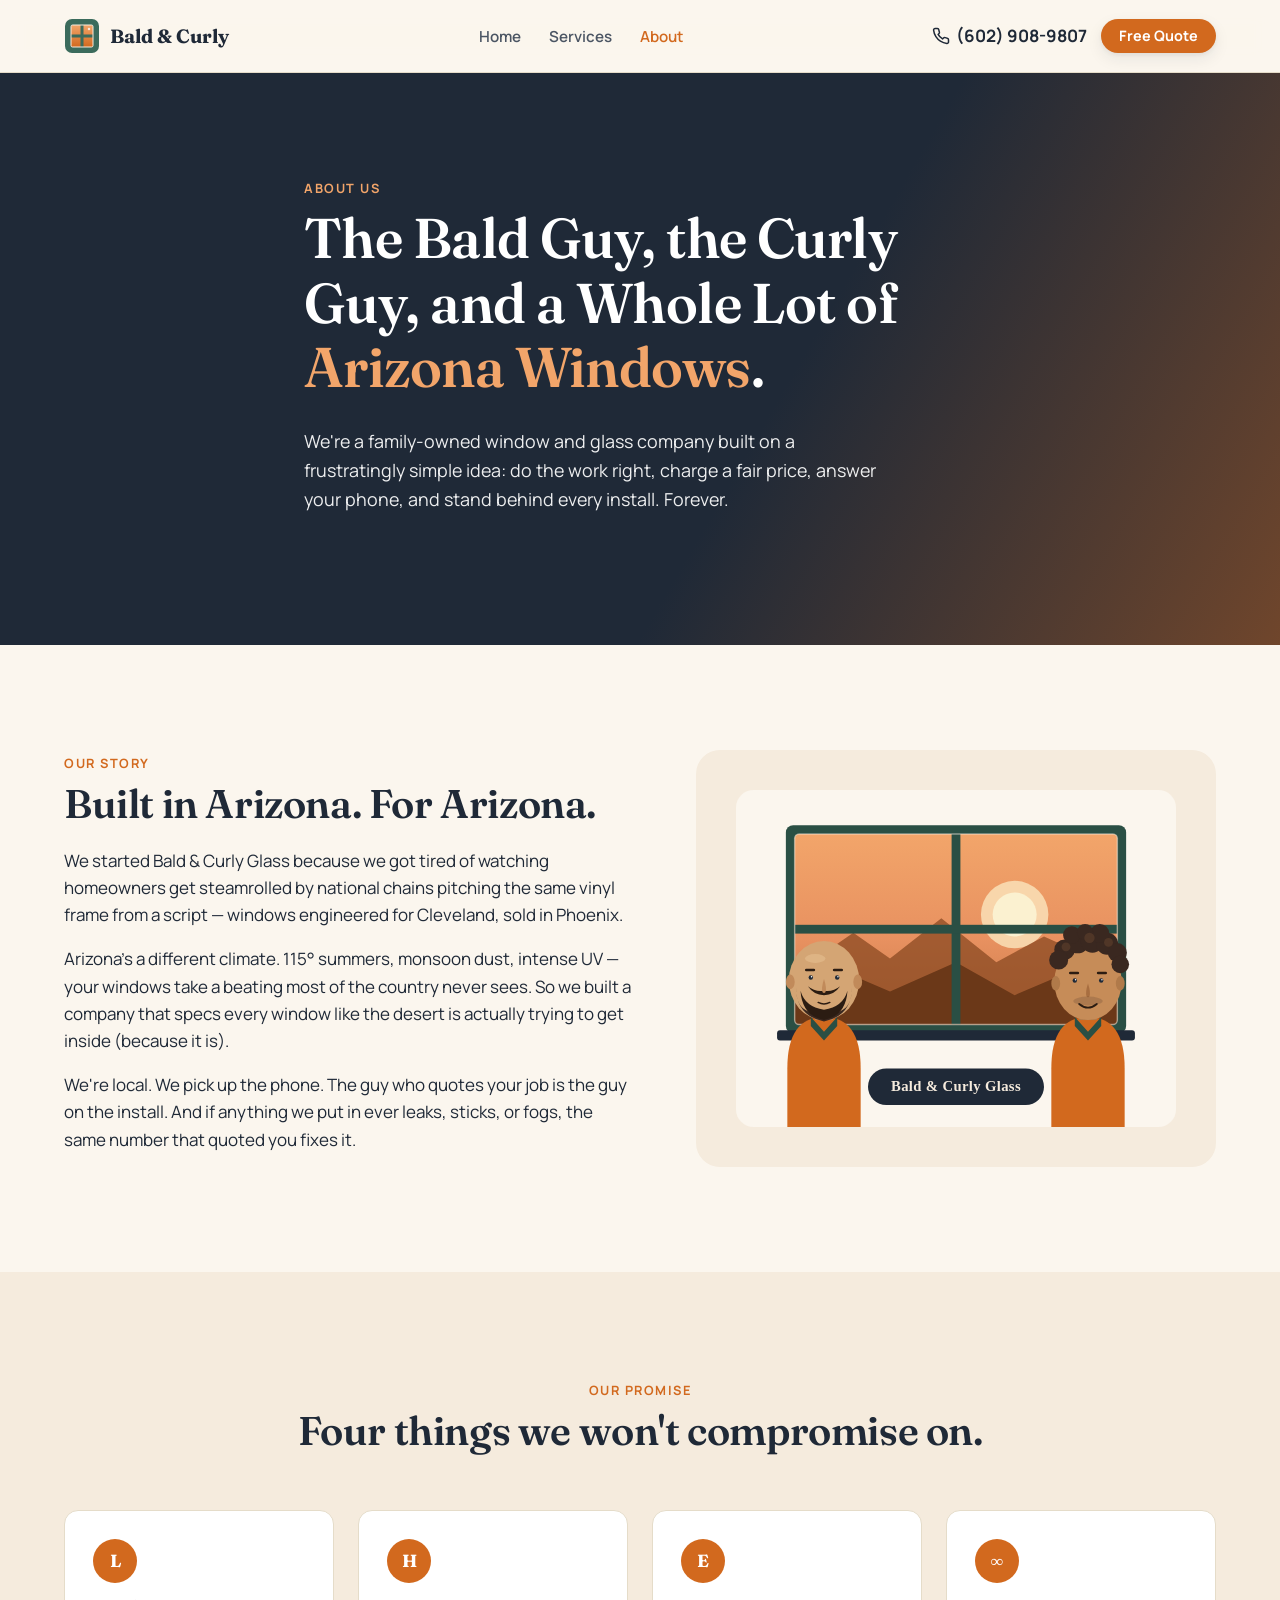
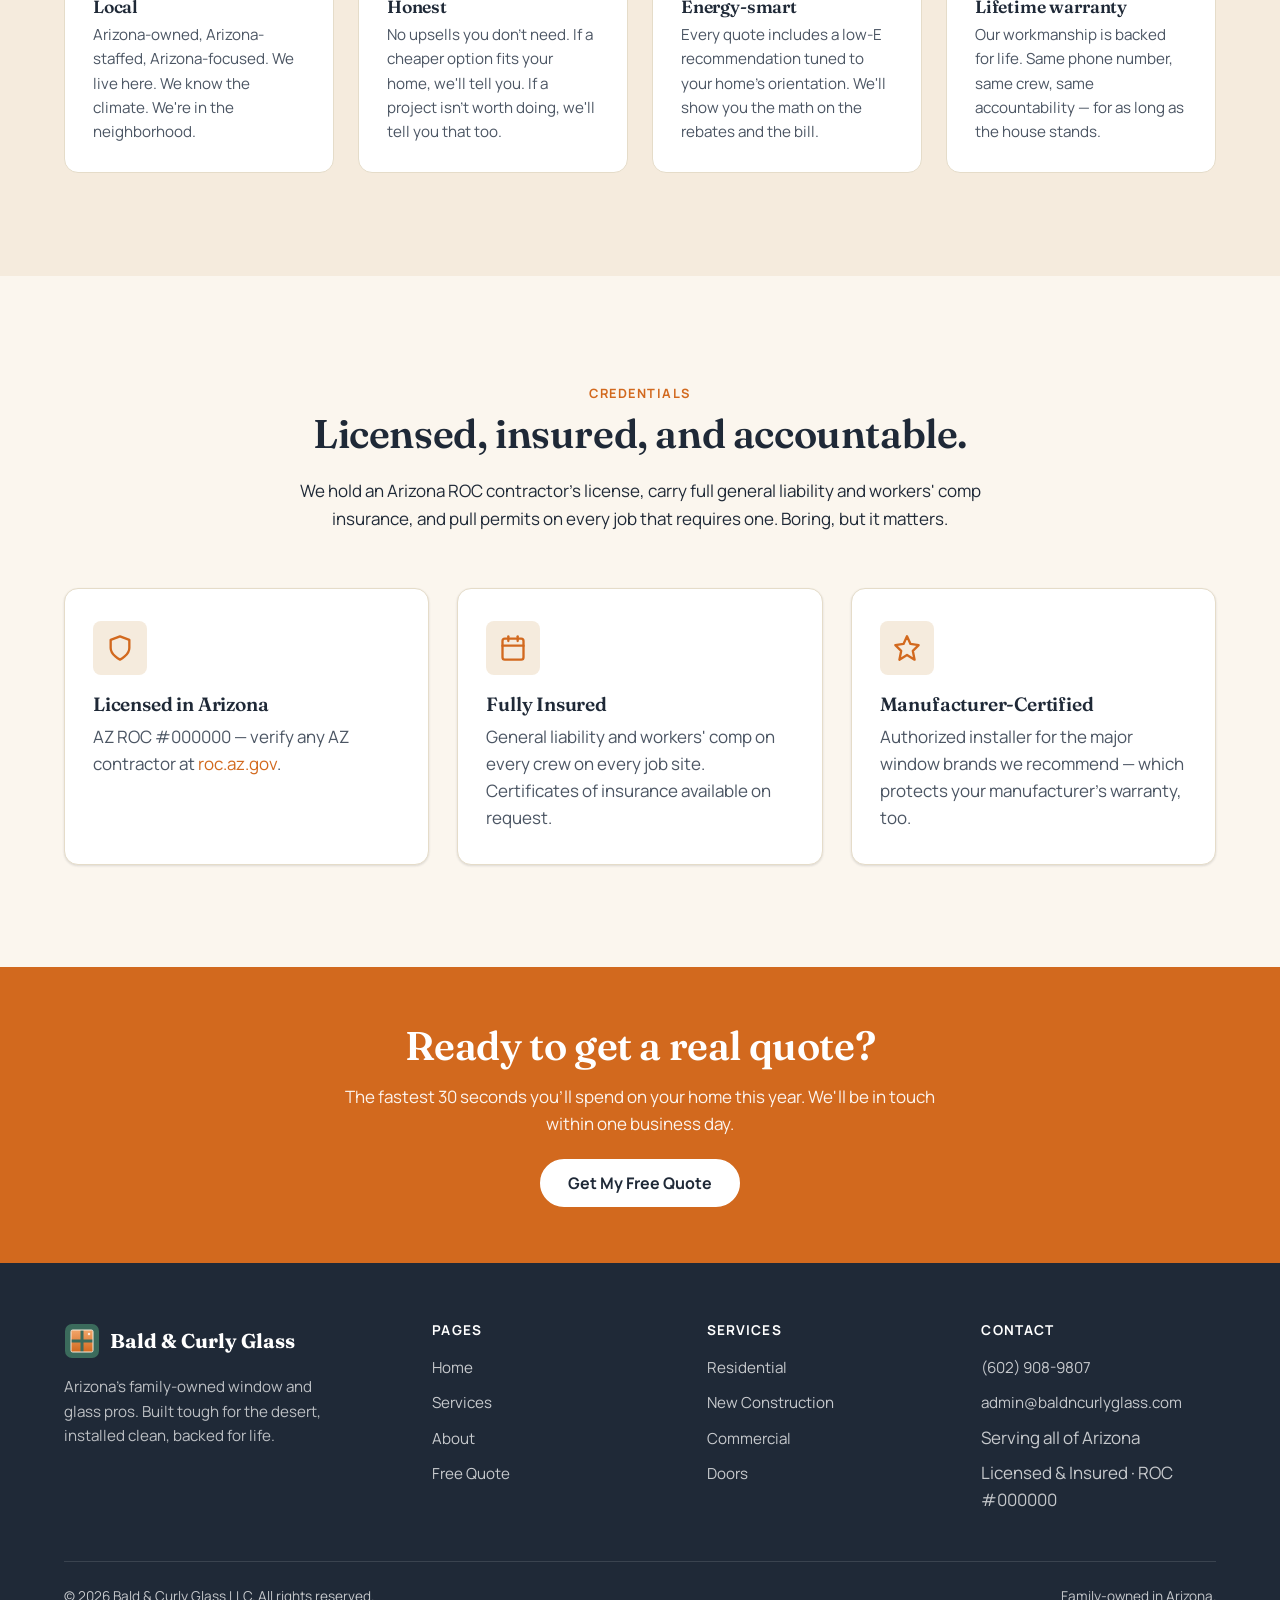
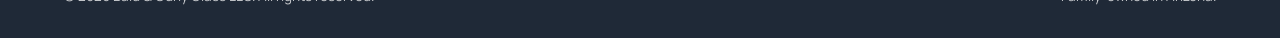
==== about.html @ e7faee84 "Initial commit: Bald & Curly Glass LLC marketing site Multi-page lead-gen site for an Arizona window" ====
<!doctype html>
<html lang="en">
<head>
  <meta charset="utf-8" />
  <meta name="viewport" content="width=device-width, initial-scale=1" />
  <title>About — Bald &amp; Curly Glass | Family-Owned Arizona Window Pros</title>
  <meta name="description" content="The story behind Bald &amp; Curly Glass — an Arizona family-owned window and glass company built on lifetime workmanship and zero high-pressure sales." />
  <link rel="icon" type="image/svg+xml" href="assets/logo/favicon.svg" />
  <link rel="preconnect" href="https://fonts.googleapis.com" />
  <link rel="preconnect" href="https://fonts.gstatic.com" crossorigin />
  <link href="https://fonts.googleapis.com/css2?family=Fraunces:opsz,wght@9..144,500;9..144,600;9..144,700&family=Manrope:wght@400;500;600;700;800&display=swap" rel="stylesheet" />
  <link rel="stylesheet" href="assets/css/styles.css" />
</head>
<body>

<header class="nav">
  <div class="container nav__inner">
    <a href="index.html" class="nav__logo" aria-label="Bald and Curly Glass home">
      <img src="assets/logo/logo.svg" alt="" width="36" height="36" />
      <span>Bald &amp; Curly</span>
    </a>
    <nav>
      <ul class="nav__links">
        <li><a href="index.html">Home</a></li>
        <li><a href="services.html">Services</a></li>
        <li><a href="about.html" class="is-active">About</a></li>
      </ul>
    </nav>
    <div class="nav__cta">
      <a href="tel:+16029089807" class="nav__phone" aria-label="Call (602) 908-9807">
        <svg xmlns="http://www.w3.org/2000/svg" viewBox="0 0 24 24" width="18" height="18" fill="none" stroke="currentColor" stroke-width="2" stroke-linecap="round" stroke-linejoin="round"><path d="M22 16.92v3a2 2 0 0 1-2.18 2 19.79 19.79 0 0 1-8.63-3.07 19.5 19.5 0 0 1-6-6 19.79 19.79 0 0 1-3.07-8.67A2 2 0 0 1 4.11 2h3a2 2 0 0 1 2 1.72c.13.96.37 1.9.72 2.81a2 2 0 0 1-.45 2.11L8.09 9.91a16 16 0 0 0 6 6l1.27-1.27a2 2 0 0 1 2.11-.45c.91.35 1.85.59 2.81.72A2 2 0 0 1 22 16.92z"/></svg>
        (602) 908-9807
      </a>
      <a href="index.html#quote" class="btn btn--primary btn--small">Free Quote</a>
    </div>
    <button class="nav__toggle" aria-label="Open menu" aria-expanded="false"><span></span></button>
  </div>
</header>

<!-- SHORT HERO -->
<section class="hero hero--short">
  <div class="hero__bg" style="background-image:url('https://images.unsplash.com/photo-1416331108676-a22ccb276e35?w=1800&q=80&auto=format&fit=crop');"></div>
  <div class="hero__overlay"></div>
  <div class="container hero__inner">
    <span class="eyebrow" style="color:var(--color-orange-soft);">About us</span>
    <h1>The Bald Guy, the Curly Guy, and a Whole Lot of <em>Arizona Windows</em>.</h1>
    <p class="lead">We're a family-owned window and glass company built on a frustratingly simple idea: do the work right, charge a fair price, answer your phone, and stand behind every install. Forever.</p>
  </div>
</section>

<!-- STORY -->
<section class="section">
  <div class="container">
    <div class="about-grid">
      <div>
        <span class="eyebrow">Our story</span>
        <h2>Built in Arizona. For Arizona.</h2>
        <p>We started Bald &amp; Curly Glass because we got tired of watching homeowners get steamrolled by national chains pitching the same vinyl frame from a script — windows engineered for Cleveland, sold in Phoenix.</p>
        <p>Arizona's a different climate. 115° summers, monsoon dust, intense UV — your windows take a beating most of the country never sees. So we built a company that specs every window like the desert is actually trying to get inside (because it is).</p>
        <p>We're local. We pick up the phone. The guy who quotes your job is the guy on the install. And if anything we put in ever leaks, sticks, or fogs, the same number that quoted you fixes it.</p>
      </div>
      <div class="about-mascot">
        <img src="assets/logo/mascot-full.svg" alt="Illustration of the bald guy and the curly guy, the founders of Bald and Curly Glass, standing in front of a desert window" />
      </div>
    </div>
  </div>
</section>

<!-- VALUES -->
<section class="section section--cream">
  <div class="container">
    <div class="section-head">
      <span class="eyebrow">Our promise</span>
      <h2>Four things we won't compromise on.</h2>
    </div>
    <div class="values">
      <div class="value">
        <div class="value__icon">L</div>
        <h3>Local</h3>
        <p>Arizona-owned, Arizona-staffed, Arizona-focused. We live here. We know the climate. We're in the neighborhood.</p>
      </div>
      <div class="value">
        <div class="value__icon">H</div>
        <h3>Honest</h3>
        <p>No upsells you don't need. If a cheaper option fits your home, we'll tell you. If a project isn't worth doing, we'll tell you that too.</p>
      </div>
      <div class="value">
        <div class="value__icon">E</div>
        <h3>Energy-smart</h3>
        <p>Every quote includes a low-E recommendation tuned to your home's orientation. We'll show you the math on the rebates and the bill.</p>
      </div>
      <div class="value">
        <div class="value__icon">∞</div>
        <h3>Lifetime warranty</h3>
        <p>Our workmanship is backed for life. Same phone number, same crew, same accountability — for as long as the house stands.</p>
      </div>
    </div>
  </div>
</section>

<!-- CREDENTIALS -->
<section class="section">
  <div class="container">
    <div class="section-head">
      <span class="eyebrow">Credentials</span>
      <h2>Licensed, insured, and accountable.</h2>
      <p>We hold an Arizona ROC contractor's license, carry full general liability and workers' comp insurance, and pull permits on every job that requires one. Boring, but it matters.</p>
    </div>
    <div class="benefits">
      <div class="benefit">
        <div class="benefit__icon">
          <svg viewBox="0 0 24 24" fill="none" stroke="currentColor" stroke-width="2" stroke-linecap="round" stroke-linejoin="round"><path d="M12 22s8-4 8-10V5l-8-3-8 3v7c0 6 8 10 8 10z"/></svg>
        </div>
        <h3>Licensed in Arizona</h3>
        <p>AZ ROC #<span aria-label="placeholder for license number">000000</span> — verify any AZ contractor at <a href="https://roc.az.gov" target="_blank" rel="noopener" style="color:var(--color-orange);">roc.az.gov</a>.</p>
      </div>
      <div class="benefit">
        <div class="benefit__icon">
          <svg viewBox="0 0 24 24" fill="none" stroke="currentColor" stroke-width="2" stroke-linecap="round" stroke-linejoin="round"><rect x="3" y="4" width="18" height="18" rx="2"/><line x1="16" y1="2" x2="16" y2="6"/><line x1="8" y1="2" x2="8" y2="6"/><line x1="3" y1="10" x2="21" y2="10"/></svg>
        </div>
        <h3>Fully Insured</h3>
        <p>General liability and workers' comp on every crew on every job site. Certificates of insurance available on request.</p>
      </div>
      <div class="benefit">
        <div class="benefit__icon">
          <svg viewBox="0 0 24 24" fill="none" stroke="currentColor" stroke-width="2" stroke-linecap="round" stroke-linejoin="round"><polygon points="12 2 15 8.5 22 9.5 17 14.5 18.5 22 12 18 5.5 22 7 14.5 2 9.5 9 8.5 12 2"/></svg>
        </div>
        <h3>Manufacturer-Certified</h3>
        <p>Authorized installer for the major window brands we recommend — which protects your manufacturer's warranty, too.</p>
      </div>
    </div>
  </div>
</section>

<!-- CTA BANNER -->
<section class="cta-banner">
  <div class="container">
    <h2>Ready to get a real quote?</h2>
    <p>The fastest 30 seconds you'll spend on your home this year. We'll be in touch within one business day.</p>
    <a href="index.html#quote" class="btn btn--secondary">Get My Free Quote</a>
  </div>
</section>

<!-- FOOTER -->
<footer class="footer">
  <div class="container">
    <div class="footer__grid">
      <div class="footer__brand">
        <div class="footer__logo">
          <img src="assets/logo/logo.svg" alt="" width="36" height="36" />
          <span>Bald &amp; Curly Glass</span>
        </div>
        <p>Arizona's family-owned window and glass pros. Built tough for the desert, installed clean, backed for life.</p>
      </div>
      <div>
        <h4>Pages</h4>
        <ul>
          <li><a href="index.html">Home</a></li>
          <li><a href="services.html">Services</a></li>
          <li><a href="about.html">About</a></li>
          <li><a href="index.html#quote">Free Quote</a></li>
        </ul>
      </div>
      <div>
        <h4>Services</h4>
        <ul>
          <li><a href="services.html#residential">Residential</a></li>
          <li><a href="services.html#new-construction">New Construction</a></li>
          <li><a href="services.html#commercial">Commercial</a></li>
          <li><a href="services.html#doors">Doors</a></li>
        </ul>
      </div>
      <div>
        <h4>Contact</h4>
        <ul>
          <li><a href="tel:+16029089807">(602) 908-9807</a></li>
          <li><a href="mailto:admin@baldncurlyglass.com">admin@baldncurlyglass.com</a></li>
          <li>Serving all of Arizona</li>
          <li>Licensed &amp; Insured · ROC #<span aria-label="placeholder for license number">000000</span></li>
        </ul>
      </div>
    </div>
    <div class="footer__legal">
      <span>© <span data-year>2026</span> Bald &amp; Curly Glass LLC. All rights reserved.</span>
      <span>Family-owned in Arizona.</span>
    </div>
  </div>
</footer>

<script src="assets/js/main.js"></script>
</body>
</html>
---- assets/css/styles.css ----
/* ============================================================
   Bald & Curly Glass — design system
   ============================================================ */
:root {
  --color-orange: #D2691E;
  --color-orange-dark: #B0531A;
  --color-orange-soft: #F2A56A;
  --color-green: #3B6B5C;
  --color-green-dark: #2A4F44;
  --color-cream: #F5EBDD;
  --color-cream-soft: #FBF6EE;
  --color-charcoal: #1F2937;
  --color-charcoal-soft: #4B5563;
  --color-white: #FFFFFF;
  --color-border: #E5DCC9;

  --font-sans: "Manrope", system-ui, -apple-system, BlinkMacSystemFont, "Segoe UI", Roboto, sans-serif;
  --font-serif: "Fraunces", Georgia, "Times New Roman", serif;

  --radius-sm: 8px;
  --radius-md: 14px;
  --radius-lg: 24px;
  --radius-pill: 999px;

  --shadow-sm: 0 1px 3px rgba(31, 41, 55, 0.06), 0 1px 2px rgba(31, 41, 55, 0.08);
  --shadow-md: 0 6px 16px rgba(31, 41, 55, 0.08), 0 2px 4px rgba(31, 41, 55, 0.06);
  --shadow-lg: 0 20px 40px rgba(31, 41, 55, 0.12), 0 4px 12px rgba(31, 41, 55, 0.08);

  --max-w: 1200px;
  --gutter: 24px;
}

/* ----- reset ----- */
*, *::before, *::after { box-sizing: border-box; }
html { -webkit-text-size-adjust: 100%; scroll-behavior: smooth; }
body {
  margin: 0;
  font-family: var(--font-sans);
  font-size: 17px;
  line-height: 1.6;
  color: var(--color-charcoal);
  background: var(--color-cream-soft);
  -webkit-font-smoothing: antialiased;
}
img, svg { max-width: 100%; display: block; }
a { color: inherit; text-decoration: none; }
button { font: inherit; cursor: pointer; border: 0; background: none; color: inherit; }
h1, h2, h3, h4 {
  font-family: var(--font-serif);
  font-weight: 600;
  line-height: 1.15;
  letter-spacing: -0.01em;
  margin: 0 0 0.5em;
  color: var(--color-charcoal);
}
h1 { font-size: clamp(2.25rem, 4.5vw, 3.5rem); }
h2 { font-size: clamp(1.85rem, 3.2vw, 2.5rem); }
h3 { font-size: clamp(1.25rem, 1.8vw, 1.4rem); }
p { margin: 0 0 1em; }
.eyebrow {
  display: inline-block;
  font-family: var(--font-sans);
  font-weight: 700;
  font-size: 0.8rem;
  letter-spacing: 0.12em;
  text-transform: uppercase;
  color: var(--color-orange);
  margin-bottom: 0.6em;
}

/* ----- layout helpers ----- */
.container {
  width: 100%;
  max-width: var(--max-w);
  margin: 0 auto;
  padding: 0 var(--gutter);
}
.section { padding: clamp(60px, 8vw, 110px) 0; }
.section--dark { background: var(--color-charcoal); color: var(--color-white); }
.section--dark h1, .section--dark h2, .section--dark h3 { color: var(--color-white); }
.section--dark .eyebrow { color: var(--color-orange-soft); }
.section--cream { background: var(--color-cream); }
.center { text-align: center; }
.section-head { max-width: 720px; margin: 0 auto 56px; text-align: center; }

/* ----- buttons ----- */
.btn {
  display: inline-flex;
  align-items: center;
  justify-content: center;
  gap: 8px;
  padding: 14px 26px;
  border-radius: var(--radius-pill);
  font-weight: 700;
  font-size: 1rem;
  line-height: 1;
  transition: transform .15s ease, box-shadow .15s ease, background .2s ease, color .2s ease;
  white-space: nowrap;
  cursor: pointer;
}
.btn:active { transform: translateY(1px); }
.btn--primary {
  background: var(--color-orange);
  color: var(--color-white);
  box-shadow: var(--shadow-md);
}
.btn--primary:hover { background: var(--color-orange-dark); box-shadow: var(--shadow-lg); }
.btn--secondary {
  background: var(--color-white);
  color: var(--color-charcoal);
  border: 2px solid var(--color-charcoal);
}
.btn--secondary:hover { background: var(--color-charcoal); color: var(--color-white); }
.btn--ghost {
  background: transparent;
  color: var(--color-white);
  border: 2px solid rgba(255,255,255,0.4);
}
.btn--ghost:hover { background: var(--color-white); color: var(--color-charcoal); border-color: var(--color-white); }
.btn--small { padding: 10px 18px; font-size: 0.9rem; }
.btn--block { width: 100%; }

/* ----- nav ----- */
.nav {
  position: sticky;
  top: 0;
  z-index: 50;
  background: rgba(251, 246, 238, 0.92);
  backdrop-filter: saturate(180%) blur(12px);
  -webkit-backdrop-filter: saturate(180%) blur(12px);
  border-bottom: 1px solid var(--color-border);
}
.nav__inner {
  display: flex;
  align-items: center;
  justify-content: space-between;
  height: 72px;
  gap: 16px;
}
.nav__logo {
  display: flex;
  align-items: center;
  gap: 10px;
  font-family: var(--font-serif);
  font-weight: 700;
  font-size: 1.2rem;
  color: var(--color-charcoal);
}
.nav__logo svg { width: 36px; height: 36px; }
.nav__links {
  display: flex;
  align-items: center;
  gap: 28px;
  list-style: none;
  margin: 0;
  padding: 0;
}
.nav__links a {
  font-weight: 600;
  font-size: 0.95rem;
  color: var(--color-charcoal-soft);
  transition: color .15s ease;
}
.nav__links a:hover, .nav__links a.is-active { color: var(--color-orange); }
.nav__cta { display: flex; align-items: center; gap: 14px; }
.nav__phone {
  font-weight: 700;
  color: var(--color-charcoal);
  display: inline-flex;
  align-items: center;
  gap: 6px;
}
.nav__phone:hover { color: var(--color-orange); }
.nav__toggle {
  display: none;
  width: 44px;
  height: 44px;
  align-items: center;
  justify-content: center;
  border-radius: var(--radius-sm);
}
.nav__toggle span {
  display: block;
  width: 22px;
  height: 2px;
  background: var(--color-charcoal);
  position: relative;
}
.nav__toggle span::before,
.nav__toggle span::after {
  content: "";
  position: absolute;
  left: 0;
  width: 22px;
  height: 2px;
  background: var(--color-charcoal);
}
.nav__toggle span::before { top: -7px; }
.nav__toggle span::after { top: 7px; }

@media (max-width: 880px) {
  .nav__links, .nav__phone { display: none; }
  .nav__toggle { display: inline-flex; }
  .nav.is-open .nav__links {
    display: flex;
    position: absolute;
    inset: 72px 0 auto 0;
    flex-direction: column;
    gap: 0;
    padding: 12px var(--gutter) 20px;
    background: var(--color-cream-soft);
    border-bottom: 1px solid var(--color-border);
  }
  .nav.is-open .nav__links a {
    display: block;
    padding: 14px 0;
    border-bottom: 1px solid var(--color-border);
    font-size: 1.05rem;
  }
  .nav.is-open .nav__phone {
    display: inline-flex;
    position: absolute;
    inset: auto 0 auto 0;
    margin-top: -1px;
  }
}

/* ----- hero ----- */
.hero {
  position: relative;
  overflow: hidden;
  color: var(--color-white);
  background: var(--color-charcoal);
  padding: clamp(80px, 12vw, 140px) 0 clamp(80px, 12vw, 140px);
  isolation: isolate;
}
.hero__bg {
  position: absolute;
  inset: 0;
  z-index: -2;
  background-size: cover;
  background-position: center;
}
.hero__overlay {
  position: absolute;
  inset: 0;
  z-index: -1;
  background:
    linear-gradient(120deg, rgba(31,41,55,0.85) 0%, rgba(31,41,55,0.55) 60%, rgba(210,105,30,0.45) 100%);
}
.hero__inner { max-width: 720px; }
.hero h1 { color: var(--color-white); }
.hero h1 em {
  font-style: normal;
  color: var(--color-orange-soft);
  font-family: var(--font-serif);
}
.hero p.lead {
  font-size: clamp(1.05rem, 1.4vw, 1.2rem);
  color: rgba(255,255,255,0.92);
  max-width: 580px;
  margin-bottom: 32px;
}
.hero__ctas { display: flex; flex-wrap: wrap; gap: 14px; margin-bottom: 32px; }
.hero__trust {
  display: flex;
  flex-wrap: wrap;
  gap: 20px 28px;
  font-size: 0.9rem;
  color: rgba(255,255,255,0.85);
}
.hero__trust span { display: inline-flex; align-items: center; gap: 8px; }
.hero__trust svg { width: 18px; height: 18px; flex-shrink: 0; }

.hero--short {
  padding: clamp(60px, 9vw, 100px) 0;
}

/* ----- 3-up benefits ----- */
.benefits {
  display: grid;
  grid-template-columns: repeat(auto-fit, minmax(260px, 1fr));
  gap: 28px;
}
.benefit {
  background: var(--color-white);
  padding: 32px 28px;
  border-radius: var(--radius-md);
  border: 1px solid var(--color-border);
  box-shadow: var(--shadow-sm);
  transition: transform .2s ease, box-shadow .2s ease;
}
.benefit:hover { transform: translateY(-3px); box-shadow: var(--shadow-md); }
.benefit__icon {
  width: 54px; height: 54px;
  border-radius: var(--radius-sm);
  background: var(--color-cream);
  display: flex; align-items: center; justify-content: center;
  margin-bottom: 18px;
  color: var(--color-orange);
}
.benefit__icon svg { width: 28px; height: 28px; }
.benefit h3 { margin-bottom: 8px; font-size: 1.2rem; }
.benefit p { color: var(--color-charcoal-soft); margin-bottom: 0; }

/* ----- service cards ----- */
.services {
  display: grid;
  grid-template-columns: repeat(auto-fit, minmax(240px, 1fr));
  gap: 24px;
}
.service-card {
  position: relative;
  border-radius: var(--radius-md);
  overflow: hidden;
  background: var(--color-charcoal);
  min-height: 320px;
  display: flex;
  align-items: flex-end;
  color: var(--color-white);
  isolation: isolate;
  transition: transform .25s ease;
}
.service-card:hover { transform: translateY(-3px); }
.service-card::before {
  content: "";
  position: absolute; inset: 0;
  background-size: cover; background-position: center;
  z-index: -2;
  background-image: var(--bg);
  transition: transform .4s ease;
}
.service-card:hover::before { transform: scale(1.05); }
.service-card::after {
  content: "";
  position: absolute; inset: 0; z-index: -1;
  background: linear-gradient(180deg, rgba(0,0,0,0) 30%, rgba(0,0,0,0.85) 100%);
}
.service-card__body { padding: 24px; }
.service-card__body h3 { color: var(--color-white); margin-bottom: 6px; font-size: 1.25rem; }
.service-card__body p { color: rgba(255,255,255,0.85); font-size: 0.95rem; margin-bottom: 12px; }
.service-card__link {
  font-weight: 700;
  font-size: 0.9rem;
  color: var(--color-orange-soft);
  display: inline-flex;
  align-items: center;
  gap: 6px;
}

/* ----- energy / stats ----- */
.split {
  display: grid;
  grid-template-columns: 1.1fr 1fr;
  gap: 60px;
  align-items: center;
}
@media (max-width: 880px) { .split { grid-template-columns: 1fr; gap: 36px; } }
.stats {
  display: grid;
  grid-template-columns: 1fr 1fr;
  gap: 16px;
}
.stat {
  background: var(--color-white);
  padding: 24px;
  border-radius: var(--radius-md);
  border: 1px solid var(--color-border);
}
.stat__num {
  font-family: var(--font-serif);
  font-size: 2.25rem;
  font-weight: 700;
  color: var(--color-orange);
  line-height: 1;
  margin-bottom: 6px;
}
.stat__label { color: var(--color-charcoal-soft); font-size: 0.9rem; line-height: 1.4; }

/* ----- process ----- */
.process {
  display: grid;
  grid-template-columns: repeat(auto-fit, minmax(220px, 1fr));
  gap: 28px;
  counter-reset: step;
}
.step {
  position: relative;
  padding: 28px 24px 24px;
  background: var(--color-white);
  border-radius: var(--radius-md);
  border: 1px solid var(--color-border);
}
.step__num {
  font-family: var(--font-serif);
  font-size: 2.4rem;
  font-weight: 700;
  color: var(--color-orange-soft);
  line-height: 1;
  margin-bottom: 8px;
}
.step h3 { margin-bottom: 6px; font-size: 1.15rem; }
.step p { color: var(--color-charcoal-soft); font-size: 0.95rem; margin: 0; }

/* ----- testimonials ----- */
.testimonials {
  display: grid;
  grid-template-columns: repeat(auto-fit, minmax(280px, 1fr));
  gap: 24px;
}
.testimonial {
  background: var(--color-white);
  border-radius: var(--radius-md);
  border: 1px solid var(--color-border);
  padding: 28px;
  box-shadow: var(--shadow-sm);
}
.testimonial__stars { color: var(--color-orange); margin-bottom: 10px; font-size: 1.05rem; letter-spacing: 2px; }
.testimonial__quote {
  font-size: 1.05rem;
  color: var(--color-charcoal);
  margin-bottom: 18px;
  font-style: italic;
}
.testimonial__author { font-weight: 700; font-size: 0.95rem; }
.testimonial__location { color: var(--color-charcoal-soft); font-size: 0.85rem; }

/* ----- service-area strip ----- */
.area-strip {
  background: var(--color-green);
  color: var(--color-white);
  padding: 36px 0;
  text-align: center;
}
.area-strip p { margin: 0; font-size: 1.05rem; }
.area-strip strong { color: var(--color-orange-soft); }

/* ----- lead form ----- */
.quote {
  background: var(--color-charcoal);
  color: var(--color-white);
  position: relative;
  overflow: hidden;
}
.quote::before {
  content: "";
  position: absolute;
  width: 480px; height: 480px;
  border-radius: 50%;
  background: radial-gradient(circle at 30% 30%, rgba(210,105,30,0.5), transparent 70%);
  top: -180px; right: -120px;
  pointer-events: none;
}
.quote__grid {
  display: grid;
  grid-template-columns: 1fr 1.2fr;
  gap: 60px;
  align-items: center;
  position: relative;
}
@media (max-width: 880px) { .quote__grid { grid-template-columns: 1fr; gap: 36px; } }
.quote h2 { color: var(--color-white); }
.quote h2 em { color: var(--color-orange-soft); font-style: normal; }
.quote p { color: rgba(255,255,255,0.85); }
.quote__bullets { list-style: none; padding: 0; margin: 24px 0 0; }
.quote__bullets li {
  display: flex; align-items: flex-start; gap: 10px;
  margin-bottom: 10px;
  color: rgba(255,255,255,0.92);
}
.quote__bullets svg { width: 20px; height: 20px; color: var(--color-orange-soft); flex-shrink: 0; margin-top: 2px; }

.form {
  background: var(--color-white);
  border-radius: var(--radius-lg);
  padding: 36px;
  color: var(--color-charcoal);
  box-shadow: var(--shadow-lg);
}
.form h3 { margin-bottom: 6px; }
.form > p { color: var(--color-charcoal-soft); margin-bottom: 22px; font-size: 0.95rem; }
.form__row {
  display: grid;
  grid-template-columns: 1fr 1fr;
  gap: 14px;
}
@media (max-width: 540px) { .form__row { grid-template-columns: 1fr; } }
.field { margin-bottom: 14px; }
.field label {
  display: block;
  font-weight: 700;
  font-size: 0.85rem;
  margin-bottom: 6px;
  color: var(--color-charcoal);
}
.field input,
.field select,
.field textarea {
  width: 100%;
  padding: 12px 14px;
  border: 1.5px solid var(--color-border);
  border-radius: var(--radius-sm);
  font-family: inherit;
  font-size: 1rem;
  color: var(--color-charcoal);
  background: var(--color-cream-soft);
  transition: border-color .15s ease, background .15s ease;
}
.field input:focus,
.field select:focus,
.field textarea:focus {
  outline: none;
  border-color: var(--color-orange);
  background: var(--color-white);
}
.field textarea { resize: vertical; min-height: 100px; }
.field--honey { position: absolute; left: -9999px; visibility: hidden; }
.form__footnote { font-size: 0.8rem; color: var(--color-charcoal-soft); margin: 10px 0 0; }
.form__success {
  display: none;
  text-align: center;
  padding: 40px 20px;
}
.form__success svg {
  width: 56px; height: 56px;
  color: var(--color-green);
  margin: 0 auto 18px;
}
.form__success h3 { margin-bottom: 6px; }
.form.is-submitted .form__success { display: block; }
.form.is-submitted .form__body { display: none; }

/* ----- CTA banner ----- */
.cta-banner {
  background: var(--color-orange);
  color: var(--color-white);
  text-align: center;
  padding: 56px 0;
}
.cta-banner h2 { color: var(--color-white); margin-bottom: 14px; }
.cta-banner p { color: rgba(255,255,255,0.92); max-width: 620px; margin: 0 auto 22px; }
.cta-banner .btn--secondary { background: var(--color-white); border-color: var(--color-white); color: var(--color-charcoal); }
.cta-banner .btn--secondary:hover { background: var(--color-charcoal); color: var(--color-white); border-color: var(--color-charcoal); }

/* ----- services page detailed sections ----- */
.service-detail {
  display: grid;
  grid-template-columns: 1fr 1fr;
  gap: 56px;
  align-items: center;
  padding: 70px 0;
  border-bottom: 1px solid var(--color-border);
}
.service-detail:last-of-type { border-bottom: 0; }
.service-detail:nth-of-type(even) .service-detail__img { order: 2; }
@media (max-width: 880px) {
  .service-detail { grid-template-columns: 1fr; gap: 32px; padding: 50px 0; }
  .service-detail:nth-of-type(even) .service-detail__img { order: 0; }
}
.service-detail__img {
  border-radius: var(--radius-md);
  overflow: hidden;
  aspect-ratio: 4/3;
  background-size: cover;
  background-position: center;
  box-shadow: var(--shadow-md);
}
.service-detail h2 { margin-bottom: 14px; }
.service-detail ul {
  list-style: none;
  padding: 0;
  margin: 0 0 24px;
}
.service-detail ul li {
  display: flex; align-items: flex-start; gap: 10px;
  margin-bottom: 10px;
  color: var(--color-charcoal-soft);
}
.service-detail ul li::before {
  content: "✓";
  font-weight: 800;
  color: var(--color-orange);
  flex-shrink: 0;
}

/* ----- about page ----- */
.about-grid {
  display: grid;
  grid-template-columns: 1.1fr 1fr;
  gap: 60px;
  align-items: center;
}
@media (max-width: 880px) { .about-grid { grid-template-columns: 1fr; gap: 36px; } }
.about-mascot {
  background: var(--color-cream);
  border-radius: var(--radius-lg);
  padding: 40px;
  display: flex;
  align-items: center;
  justify-content: center;
}
.about-mascot img, .about-mascot svg { width: 100%; height: auto; max-width: 460px; }

.values {
  display: grid;
  grid-template-columns: repeat(auto-fit, minmax(220px, 1fr));
  gap: 24px;
}
.value {
  padding: 28px;
  border-radius: var(--radius-md);
  background: var(--color-white);
  border: 1px solid var(--color-border);
}
.value__icon {
  width: 44px; height: 44px;
  border-radius: 50%;
  background: var(--color-orange);
  color: var(--color-white);
  display: flex; align-items: center; justify-content: center;
  font-family: var(--font-serif);
  font-weight: 700;
  margin-bottom: 14px;
  font-size: 1.1rem;
}
.value h3 { font-size: 1.1rem; margin-bottom: 6px; }
.value p { color: var(--color-charcoal-soft); font-size: 0.95rem; margin: 0; }

/* ----- footer ----- */
.footer {
  background: var(--color-charcoal);
  color: rgba(255,255,255,0.75);
  padding: 60px 0 30px;
}
.footer__grid {
  display: grid;
  grid-template-columns: 1.4fr 1fr 1fr 1fr;
  gap: 40px;
  margin-bottom: 40px;
}
@media (max-width: 720px) { .footer__grid { grid-template-columns: 1fr 1fr; } }
@media (max-width: 480px) { .footer__grid { grid-template-columns: 1fr; } }
.footer__brand p { color: rgba(255,255,255,0.7); max-width: 280px; font-size: 0.95rem; }
.footer__logo {
  display: flex; align-items: center; gap: 10px;
  font-family: var(--font-serif);
  font-weight: 700;
  font-size: 1.25rem;
  color: var(--color-white);
  margin-bottom: 16px;
}
.footer__logo svg { width: 36px; height: 36px; }
.footer h4 {
  color: var(--color-white);
  font-family: var(--font-sans);
  font-size: 0.85rem;
  font-weight: 700;
  letter-spacing: 0.08em;
  text-transform: uppercase;
  margin: 0 0 14px;
}
.footer ul { list-style: none; padding: 0; margin: 0; }
.footer ul li { margin-bottom: 8px; }
.footer ul a { color: rgba(255,255,255,0.75); font-size: 0.95rem; }
.footer ul a:hover { color: var(--color-orange-soft); }
.footer__legal {
  border-top: 1px solid rgba(255,255,255,0.12);
  padding-top: 24px;
  display: flex;
  justify-content: space-between;
  align-items: center;
  flex-wrap: wrap;
  gap: 12px;
  font-size: 0.85rem;
}

/* ----- icons ----- */
.icon-check { color: var(--color-orange-soft); }

/* ----- utilities ----- */
.mb-0 { margin-bottom: 0 !important; }
.mt-lg { margin-top: 32px; }
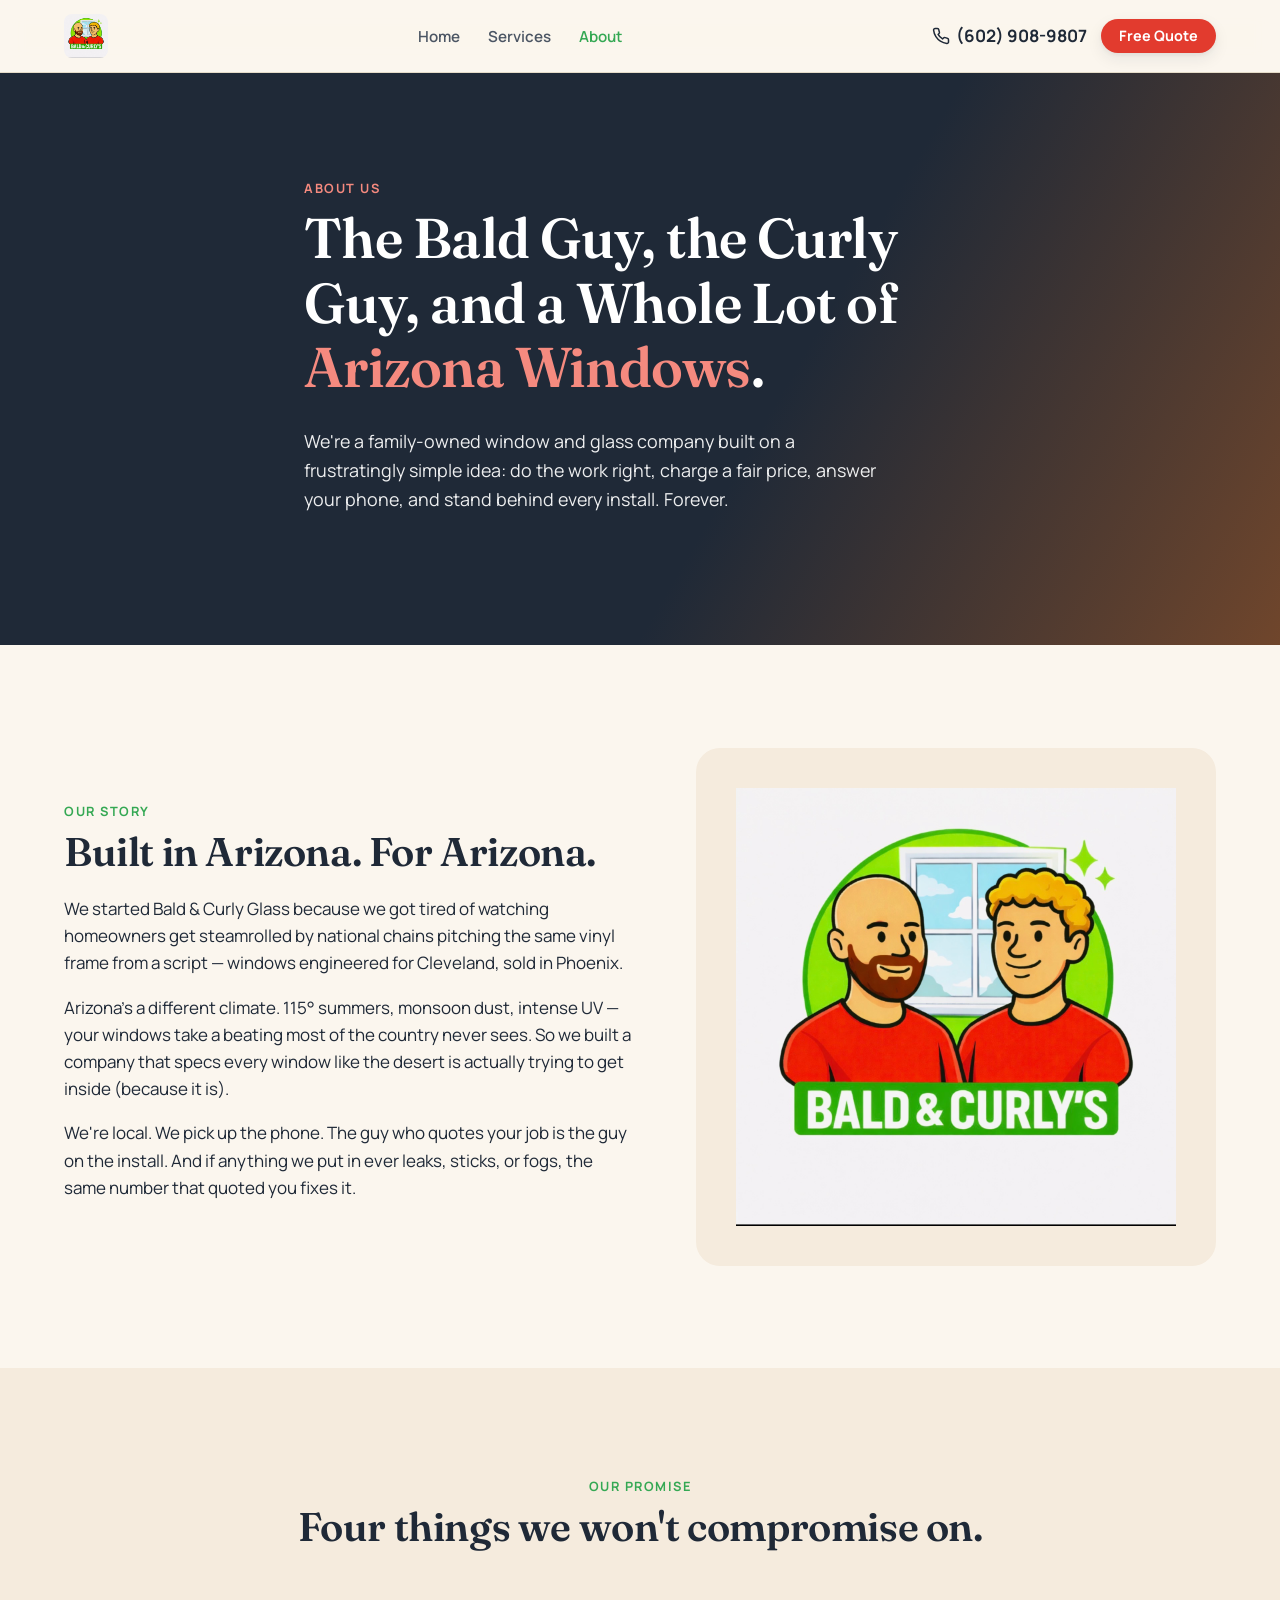
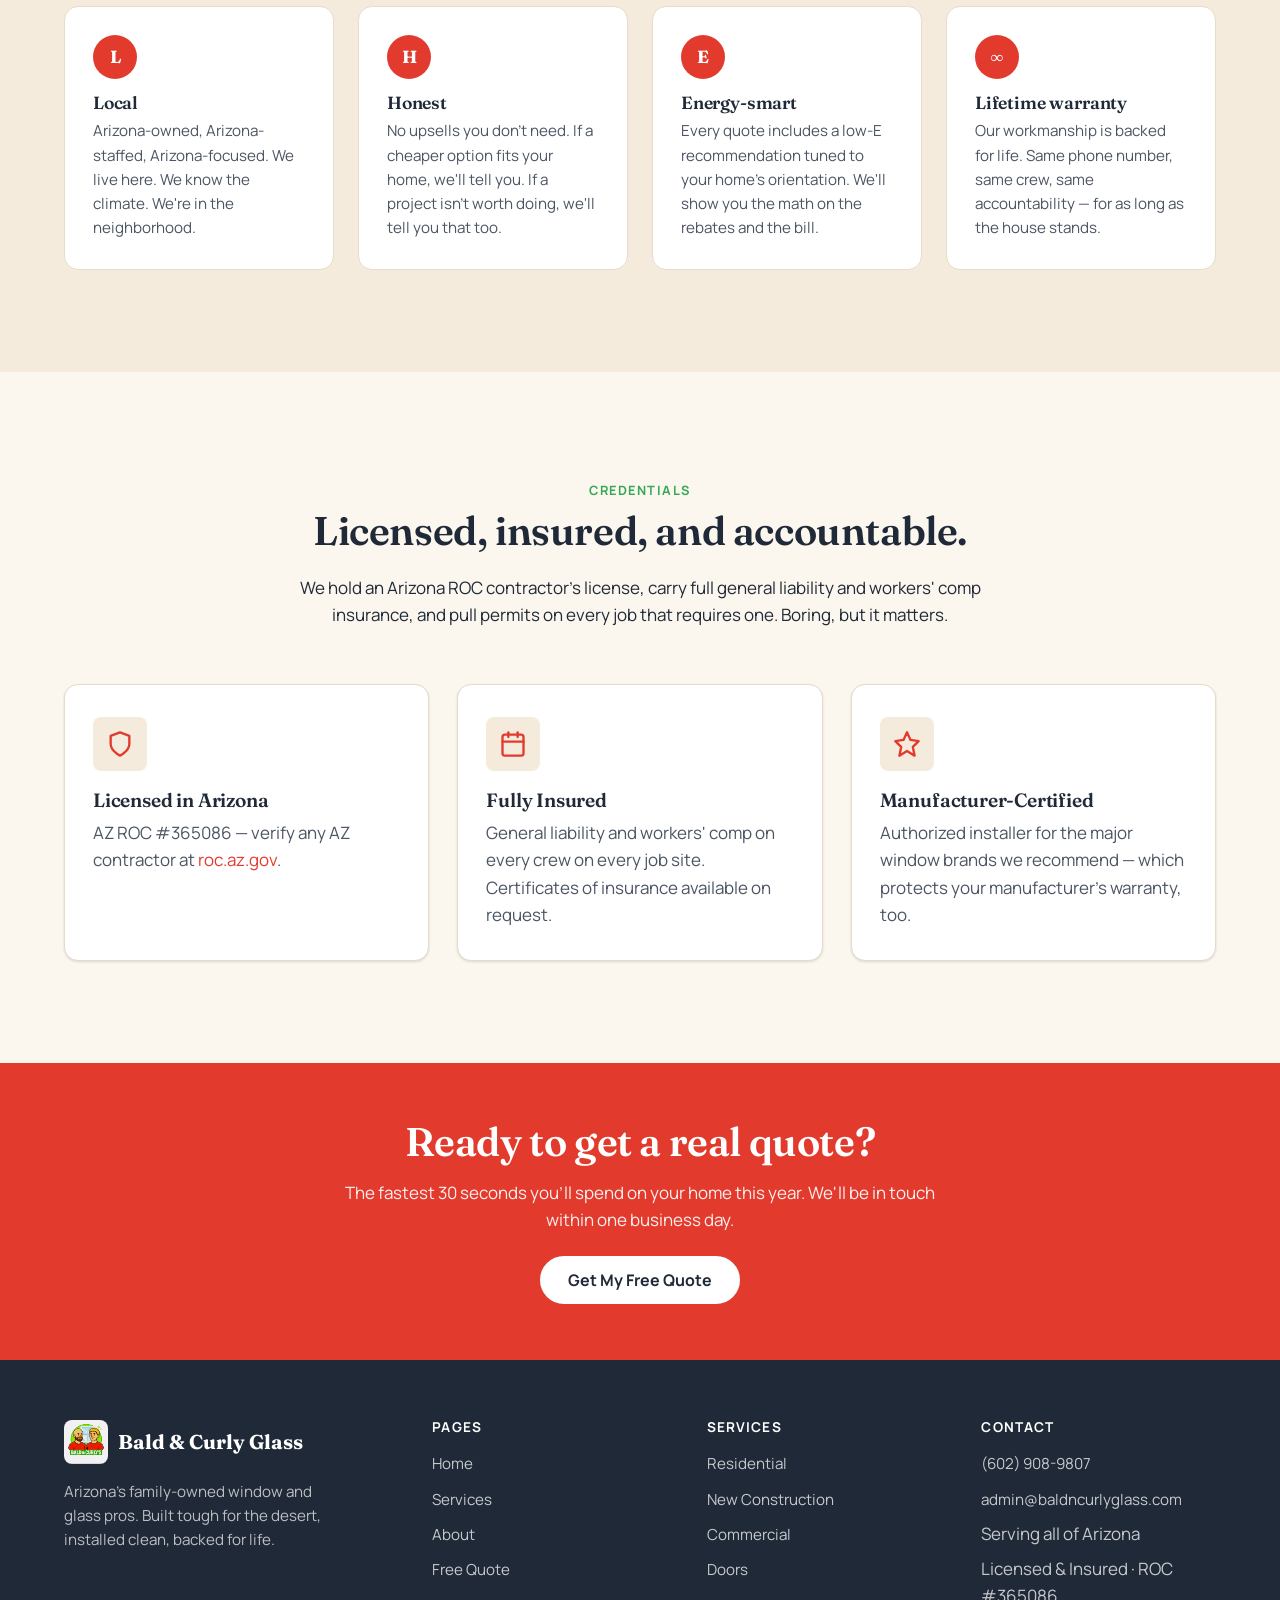
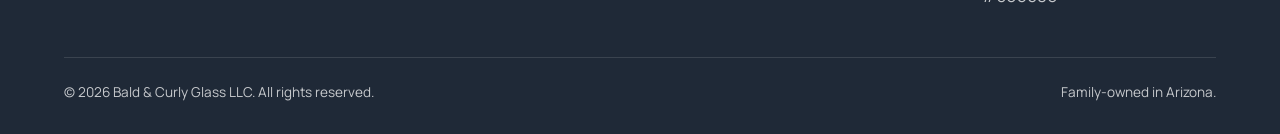
==== commit fe0fd728: "New base with fixed logo." ====
--- a/about.html
+++ b/about.html
@@ -5,7 +5,7 @@
   <meta name="viewport" content="width=device-width, initial-scale=1" />
   <title>About — Bald &amp; Curly Glass | Family-Owned Arizona Window Pros</title>
   <meta name="description" content="The story behind Bald &amp; Curly Glass — an Arizona family-owned window and glass company built on lifetime workmanship and zero high-pressure sales." />
-  <link rel="icon" type="image/svg+xml" href="assets/logo/favicon.svg" />
+  <link rel="icon" type="image/jpeg" href="assets/img/bald-and-curly-logo.jpeg" />
   <link rel="preconnect" href="https://fonts.googleapis.com" />
   <link rel="preconnect" href="https://fonts.gstatic.com" crossorigin />
   <link href="https://fonts.googleapis.com/css2?family=Fraunces:opsz,wght@9..144,500;9..144,600;9..144,700&family=Manrope:wght@400;500;600;700;800&display=swap" rel="stylesheet" />
@@ -16,8 +16,7 @@
 <header class="nav">
   <div class="container nav__inner">
     <a href="index.html" class="nav__logo" aria-label="Bald and Curly Glass home">
-      <img src="assets/logo/logo.svg" alt="" width="36" height="36" />
-      <span>Bald &amp; Curly</span>
+      <img src="assets/img/bald-and-curly-logo.jpeg" alt="Bald &amp; Curly Glass" />
     </a>
     <nav>
       <ul class="nav__links">
@@ -60,7 +59,7 @@
         <p>We're local. We pick up the phone. The guy who quotes your job is the guy on the install. And if anything we put in ever leaks, sticks, or fogs, the same number that quoted you fixes it.</p>
       </div>
       <div class="about-mascot">
-        <img src="assets/logo/mascot-full.svg" alt="Illustration of the bald guy and the curly guy, the founders of Bald and Curly Glass, standing in front of a desert window" />
+        <img src="assets/img/bald-and-curly-logo.jpeg" alt="Bald &amp; Curly's logo — the bald guy and the curly guy in front of a window" />
       </div>
     </div>
   </div>
@@ -112,7 +111,7 @@
           <svg viewBox="0 0 24 24" fill="none" stroke="currentColor" stroke-width="2" stroke-linecap="round" stroke-linejoin="round"><path d="M12 22s8-4 8-10V5l-8-3-8 3v7c0 6 8 10 8 10z"/></svg>
         </div>
         <h3>Licensed in Arizona</h3>
-        <p>AZ ROC #<span aria-label="placeholder for license number">000000</span> — verify any AZ contractor at <a href="https://roc.az.gov" target="_blank" rel="noopener" style="color:var(--color-orange);">roc.az.gov</a>.</p>
+        <p>AZ ROC #365086 — verify any AZ contractor at <a href="https://roc.az.gov" target="_blank" rel="noopener" style="color:var(--color-orange);">roc.az.gov</a>.</p>
       </div>
       <div class="benefit">
         <div class="benefit__icon">
@@ -147,7 +146,7 @@
     <div class="footer__grid">
       <div class="footer__brand">
         <div class="footer__logo">
-          <img src="assets/logo/logo.svg" alt="" width="36" height="36" />
+          <img src="assets/img/bald-and-curly-logo.jpeg" alt="" width="36" height="36" />
           <span>Bald &amp; Curly Glass</span>
         </div>
         <p>Arizona's family-owned window and glass pros. Built tough for the desert, installed clean, backed for life.</p>
@@ -176,7 +175,7 @@
           <li><a href="tel:+16029089807">(602) 908-9807</a></li>
           <li><a href="mailto:admin@baldncurlyglass.com">admin@baldncurlyglass.com</a></li>
           <li>Serving all of Arizona</li>
-          <li>Licensed &amp; Insured · ROC #<span aria-label="placeholder for license number">000000</span></li>
+          <li>Licensed &amp; Insured · ROC #365086</li>
         </ul>
       </div>
     </div>
--- a/assets/css/styles.css
+++ b/assets/css/styles.css
@@ -2,11 +2,11 @@
    Bald & Curly Glass — design system
    ============================================================ */
 :root {
-  --color-orange: #D2691E;
-  --color-orange-dark: #B0531A;
-  --color-orange-soft: #F2A56A;
-  --color-green: #3B6B5C;
-  --color-green-dark: #2A4F44;
+  --color-orange: #E23B2E;
+  --color-orange-dark: #C12C20;
+  --color-orange-soft: #F58A7F;
+  --color-green: #34A853;
+  --color-green-dark: #218739;
   --color-cream: #F5EBDD;
   --color-cream-soft: #FBF6EE;
   --color-charcoal: #1F2937;
@@ -64,7 +64,7 @@
   font-size: 0.8rem;
   letter-spacing: 0.12em;
   text-transform: uppercase;
-  color: var(--color-orange);
+  color: var(--color-green);
   margin-bottom: 0.6em;
 }
 
@@ -78,7 +78,7 @@
 .section { padding: clamp(60px, 8vw, 110px) 0; }
 .section--dark { background: var(--color-charcoal); color: var(--color-white); }
 .section--dark h1, .section--dark h2, .section--dark h3 { color: var(--color-white); }
-.section--dark .eyebrow { color: var(--color-orange-soft); }
+.section--dark .eyebrow { color: var(--color-green); }
 .section--cream { background: var(--color-cream); }
 .center { text-align: center; }
 .section-head { max-width: 720px; margin: 0 auto 56px; text-align: center; }
@@ -147,6 +147,7 @@
   color: var(--color-charcoal);
 }
 .nav__logo svg { width: 36px; height: 36px; }
+.nav__logo img { height: 44px; width: auto; border-radius: 8px; }
 .nav__links {
   display: flex;
   align-items: center;
@@ -161,7 +162,7 @@
   color: var(--color-charcoal-soft);
   transition: color .15s ease;
 }
-.nav__links a:hover, .nav__links a.is-active { color: var(--color-orange); }
+.nav__links a:hover, .nav__links a.is-active { color: var(--color-green); }
 .nav__cta { display: flex; align-items: center; gap: 14px; }
 .nav__phone {
   font-weight: 700;
@@ -170,7 +171,7 @@
   align-items: center;
   gap: 6px;
 }
-.nav__phone:hover { color: var(--color-orange); }
+.nav__phone:hover { color: var(--color-green); }
 .nav__toggle {
   display: none;
   width: 44px;
@@ -650,6 +651,7 @@
   margin-bottom: 16px;
 }
 .footer__logo svg { width: 36px; height: 36px; }
+.footer__logo img { height: 44px; width: auto; border-radius: 8px; }
 .footer h4 {
   color: var(--color-white);
   font-family: var(--font-sans);
